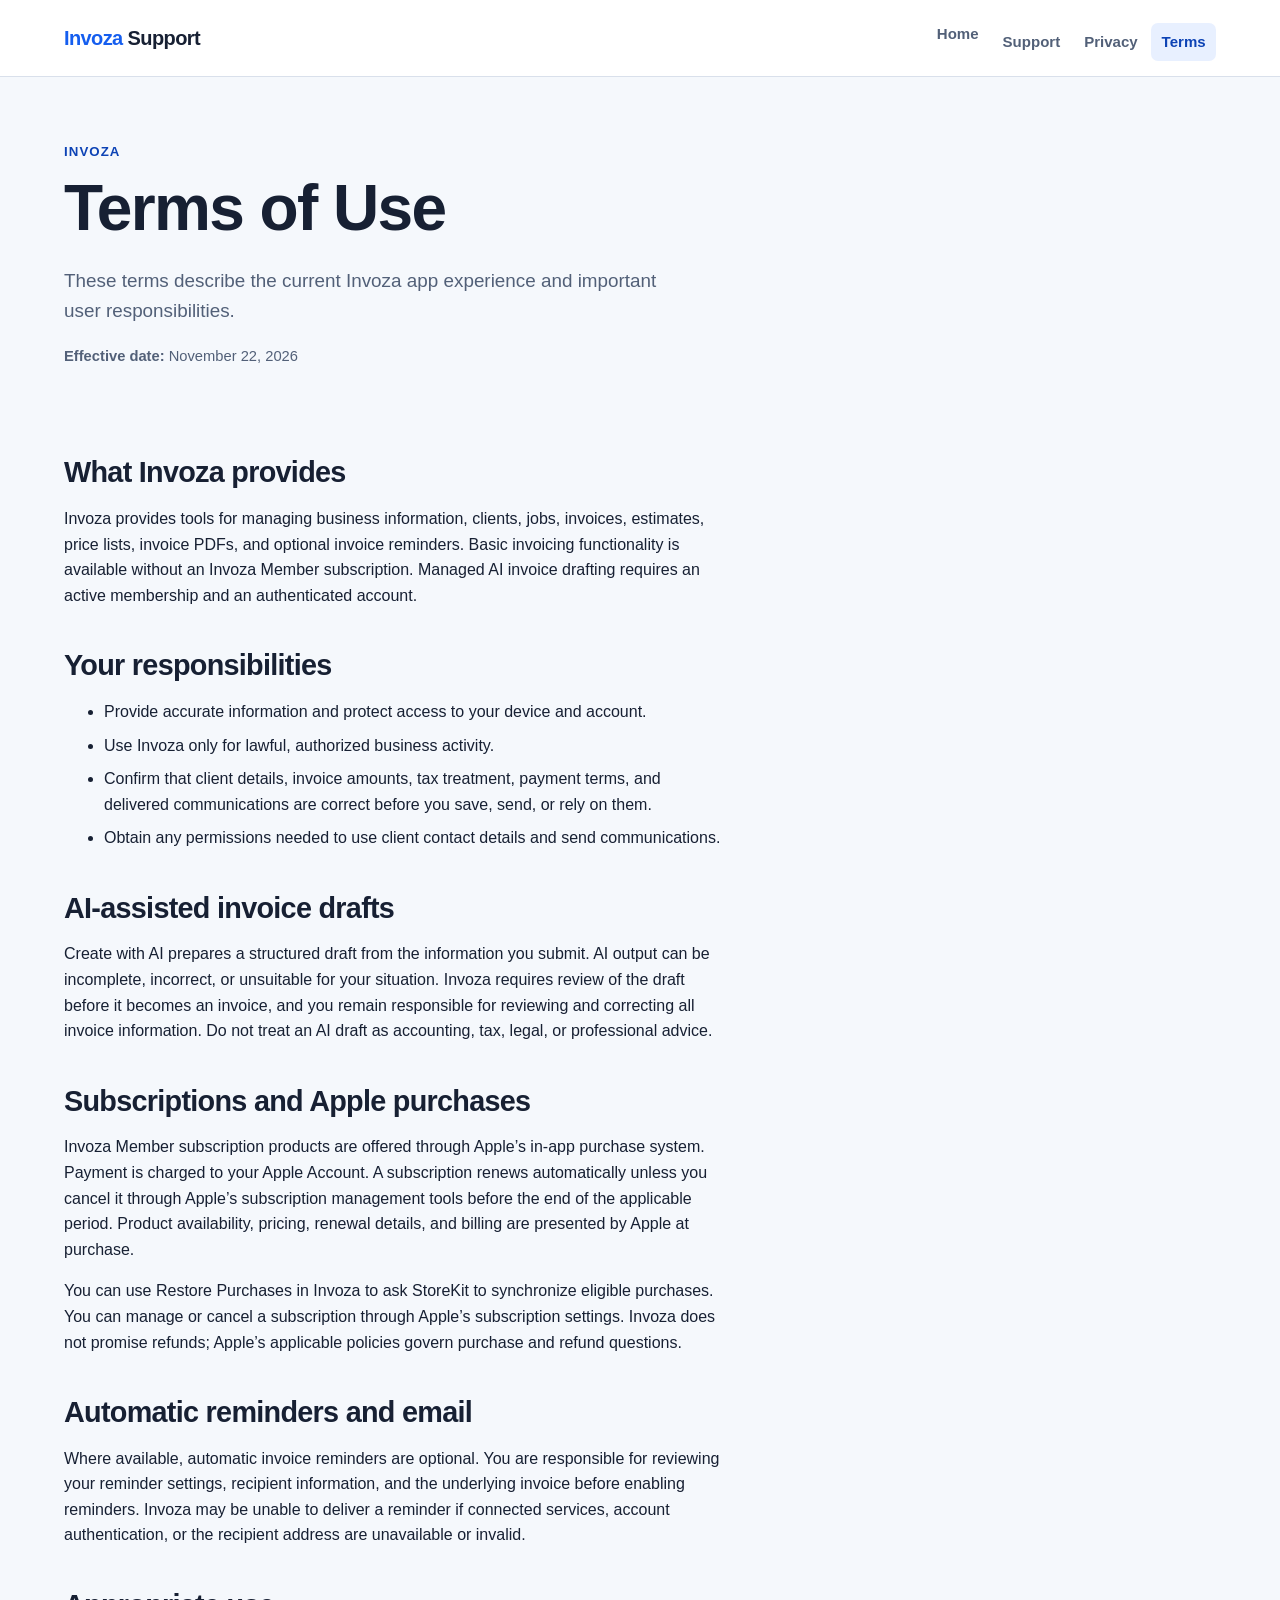
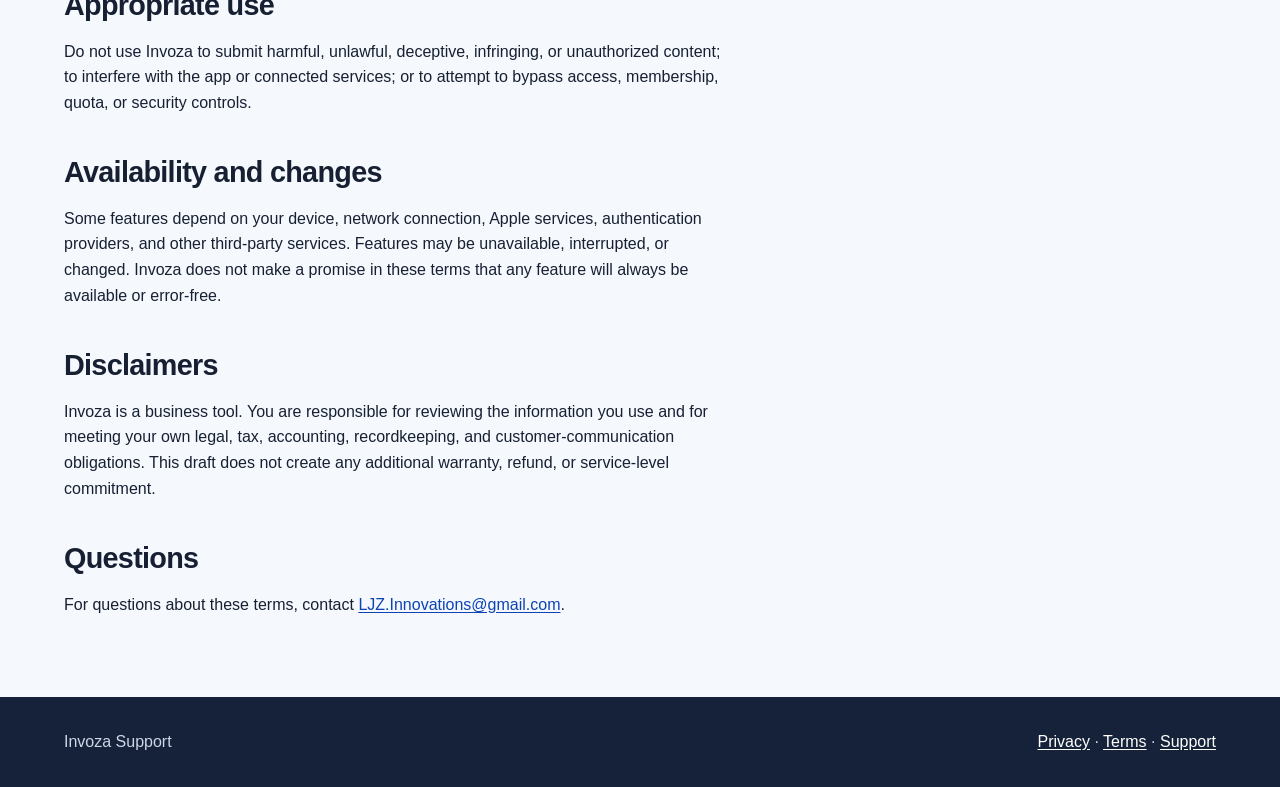
==== terms.html @ e308185e "Publish Invoza privacy, terms, and support pages" ====
<!doctype html>
<html lang="en">
<head>
  <meta charset="utf-8">
  <meta name="viewport" content="width=device-width, initial-scale=1">
  <meta name="description" content="Invoza Terms of Use.">
  <title>Terms of Use · Invoza Support</title>
  <link rel="stylesheet" href="style.css">
</head>
<body>
  <a class="skip-link" href="#main">Skip to content</a>
  <header class="site-header">
    <nav class="nav" aria-label="Main navigation">
      <a class="brand" href="index.html" aria-label="Invoza Support home"><span class="brand-mark">Invoza</span> Support</a>
      <ul class="nav-links">
        <li><a href="index.html">Home</a></li>
        <li><a href="support.html">Support</a></li>
        <li><a href="privacy.html">Privacy</a></li>
        <li><a href="terms.html" aria-current="page">Terms</a></li>
      </ul>
    </nav>
  </header>
  <main id="main" class="container">
    <section class="hero" aria-labelledby="page-title">
      <p class="eyebrow">Invoza</p>
      <h1 id="page-title">Terms of Use</h1>
      <p class="lead">These terms describe the current Invoza app experience and important user responsibilities.</p>
      <p class="fine-print"><strong>Effective date:</strong> November 22, 2026</p>
    </section>

    <h2>What Invoza provides</h2>
    <p>Invoza provides tools for managing business information, clients, jobs, invoices, estimates, price lists, invoice PDFs, and optional invoice reminders. Basic invoicing functionality is available without an Invoza Member subscription. Managed AI invoice drafting requires an active membership and an authenticated account.</p>

    <h2>Your responsibilities</h2>
    <ul>
      <li>Provide accurate information and protect access to your device and account.</li>
      <li>Use Invoza only for lawful, authorized business activity.</li>
      <li>Confirm that client details, invoice amounts, tax treatment, payment terms, and delivered communications are correct before you save, send, or rely on them.</li>
      <li>Obtain any permissions needed to use client contact details and send communications.</li>
    </ul>

    <h2>AI-assisted invoice drafts</h2>
    <p>Create with AI prepares a structured draft from the information you submit. AI output can be incomplete, incorrect, or unsuitable for your situation. Invoza requires review of the draft before it becomes an invoice, and you remain responsible for reviewing and correcting all invoice information. Do not treat an AI draft as accounting, tax, legal, or professional advice.</p>

    <h2>Subscriptions and Apple purchases</h2>
    <p>Invoza Member subscription products are offered through Apple’s in-app purchase system. Payment is charged to your Apple Account. A subscription renews automatically unless you cancel it through Apple’s subscription management tools before the end of the applicable period. Product availability, pricing, renewal details, and billing are presented by Apple at purchase.</p>
    <p>You can use Restore Purchases in Invoza to ask StoreKit to synchronize eligible purchases. You can manage or cancel a subscription through Apple’s subscription settings. Invoza does not promise refunds; Apple’s applicable policies govern purchase and refund questions.</p>

    <h2>Automatic reminders and email</h2>
    <p>Where available, automatic invoice reminders are optional. You are responsible for reviewing your reminder settings, recipient information, and the underlying invoice before enabling reminders. Invoza may be unable to deliver a reminder if connected services, account authentication, or the recipient address are unavailable or invalid.</p>

    <h2>Appropriate use</h2>
    <p>Do not use Invoza to submit harmful, unlawful, deceptive, infringing, or unauthorized content; to interfere with the app or connected services; or to attempt to bypass access, membership, quota, or security controls.</p>

    <h2>Availability and changes</h2>
    <p>Some features depend on your device, network connection, Apple services, authentication providers, and other third-party services. Features may be unavailable, interrupted, or changed. Invoza does not make a promise in these terms that any feature will always be available or error-free.</p>

    <h2>Disclaimers</h2>
    <p>Invoza is a business tool. You are responsible for reviewing the information you use and for meeting your own legal, tax, accounting, recordkeeping, and customer-communication obligations. This draft does not create any additional warranty, refund, or service-level commitment.</p>

    <h2>Questions</h2>
    <p>For questions about these terms, contact <a href="mailto:LJZ.Innovations@gmail.com">LJZ.Innovations@gmail.com</a>.</p>
  </main>
  <footer class="site-footer"><div class="footer-inner"><p>Invoza Support</p><p><a href="privacy.html">Privacy</a> · <a href="terms.html">Terms</a> · <a href="support.html">Support</a></p></div></footer>
</body>
</html>
---- style.css ----
:root {
  --ink: #172033;
  --muted: #526078;
  --line: #d9e0eb;
  --surface: #ffffff;
  --wash: #f5f8fc;
  --brand: #155eef;
  --brand-dark: #0d43b5;
  --accent: #e8f0ff;
  --warning: #7a4600;
  --warning-wash: #fff7e7;
  --radius: 14px;
  --shadow: 0 10px 32px rgba(23, 32, 51, 0.08);
}

* { box-sizing: border-box; }

html { scroll-behavior: smooth; }

body {
  margin: 0;
  color: var(--ink);
  background: var(--wash);
  font-family: -apple-system, BlinkMacSystemFont, "Segoe UI", Roboto, Helvetica, Arial, sans-serif;
  font-size: 16px;
  line-height: 1.6;
}

a { color: var(--brand-dark); text-underline-offset: 0.15em; }
a:hover { color: var(--brand); }
a:focus-visible, summary:focus-visible { outline: 3px solid #f5a623; outline-offset: 3px; }

.skip-link {
  position: absolute;
  left: 1rem;
  top: -4rem;
  padding: 0.6rem 0.85rem;
  color: #fff;
  background: var(--brand-dark);
  border-radius: 0 0 6px 6px;
  z-index: 2;
}
.skip-link:focus { top: 0; }

.site-header {
  background: var(--surface);
  border-bottom: 1px solid var(--line);
}

.nav, .container, .footer-inner {
  width: min(100% - 2rem, 72rem);
  margin: 0 auto;
}

.nav {
  min-height: 4.75rem;
  display: flex;
  align-items: center;
  justify-content: space-between;
  gap: 1rem;
}

.brand {
  color: var(--ink);
  font-size: 1.25rem;
  font-weight: 800;
  letter-spacing: -0.03em;
  text-decoration: none;
}
.brand-mark { color: var(--brand); }

.nav-links {
  display: flex;
  flex-wrap: wrap;
  gap: 0.2rem;
  list-style: none;
  margin: 0;
  padding: 0;
}
.nav-links a {
  display: block;
  padding: 0.45rem 0.65rem;
  border-radius: 7px;
  color: var(--muted);
  font-size: 0.94rem;
  font-weight: 650;
  text-decoration: none;
}
.nav-links a[aria-current="page"], .nav-links a:hover {
  color: var(--brand-dark);
  background: var(--accent);
}

main { padding: 3rem 0 4rem; }
.hero { padding: 1rem 0 2rem; }
.eyebrow {
  margin: 0 0 0.5rem;
  color: var(--brand-dark);
  font-size: 0.83rem;
  font-weight: 800;
  letter-spacing: 0.08em;
  text-transform: uppercase;
}
h1, h2, h3 { line-height: 1.2; letter-spacing: -0.025em; }
h1 { max-width: 16ch; margin: 0; font-size: clamp(2.15rem, 5vw, 4rem); }
h2 { margin: 2.5rem 0 0.75rem; font-size: clamp(1.35rem, 2.5vw, 1.8rem); }
h3 { margin: 1.25rem 0 0.35rem; font-size: 1.1rem; }
p, ul, ol { max-width: 74ch; }
.lead { max-width: 60ch; color: var(--muted); font-size: 1.18rem; }

.card, .notice, details {
  margin: 1.25rem 0;
  padding: 1.35rem;
  background: var(--surface);
  border: 1px solid var(--line);
  border-radius: var(--radius);
  box-shadow: var(--shadow);
}
.card h2, .card h3 { margin-top: 0; }
.notice {
  border-color: #f2cf8e;
  color: var(--warning);
  background: var(--warning-wash);
  box-shadow: none;
}
.notice p:last-child, .card p:last-child { margin-bottom: 0; }

.grid {
  display: grid;
  grid-template-columns: repeat(3, minmax(0, 1fr));
  gap: 1rem;
}
.grid .card { margin: 0; }
.button-row { display: flex; flex-wrap: wrap; gap: 0.75rem; margin: 1.5rem 0; }
.button {
  display: inline-block;
  padding: 0.7rem 1rem;
  border: 1px solid var(--brand);
  border-radius: 8px;
  color: #fff;
  background: var(--brand);
  font-weight: 750;
  text-decoration: none;
}
.button:hover { color: #fff; background: var(--brand-dark); }
.button.secondary { color: var(--brand-dark); background: #fff; }

dl { max-width: 74ch; }
dt { margin-top: 1rem; font-weight: 750; }
dd { margin: 0.2rem 0 0; color: var(--muted); }
li + li { margin-top: 0.5rem; }
details { box-shadow: none; }
summary { cursor: pointer; color: var(--ink); font-weight: 750; }
.placeholder {
  display: inline-block;
  padding: 0.12rem 0.4rem;
  color: #6a3f00;
  background: #fff0cc;
  border: 1px solid #eec36b;
  border-radius: 4px;
  font-family: ui-monospace, SFMono-Regular, Menlo, Consolas, monospace;
  font-size: 0.9em;
}
.fine-print { color: var(--muted); font-size: 0.92rem; }

.site-footer {
  padding: 2rem 0;
  color: #ced7e8;
  background: #16213a;
}
.footer-inner { display: flex; flex-wrap: wrap; align-items: center; justify-content: space-between; gap: 0.75rem; }
.site-footer a { color: #fff; }
.site-footer p { margin: 0; }

@media (max-width: 640px) {
  .nav { padding: 0.8rem 0; align-items: flex-start; flex-direction: column; }
  .nav-links { width: 100%; gap: 0.15rem; }
  .nav-links a { padding-left: 0.45rem; padding-right: 0.45rem; }
  main { padding-top: 2rem; }
  .grid { grid-template-columns: 1fr; }
}
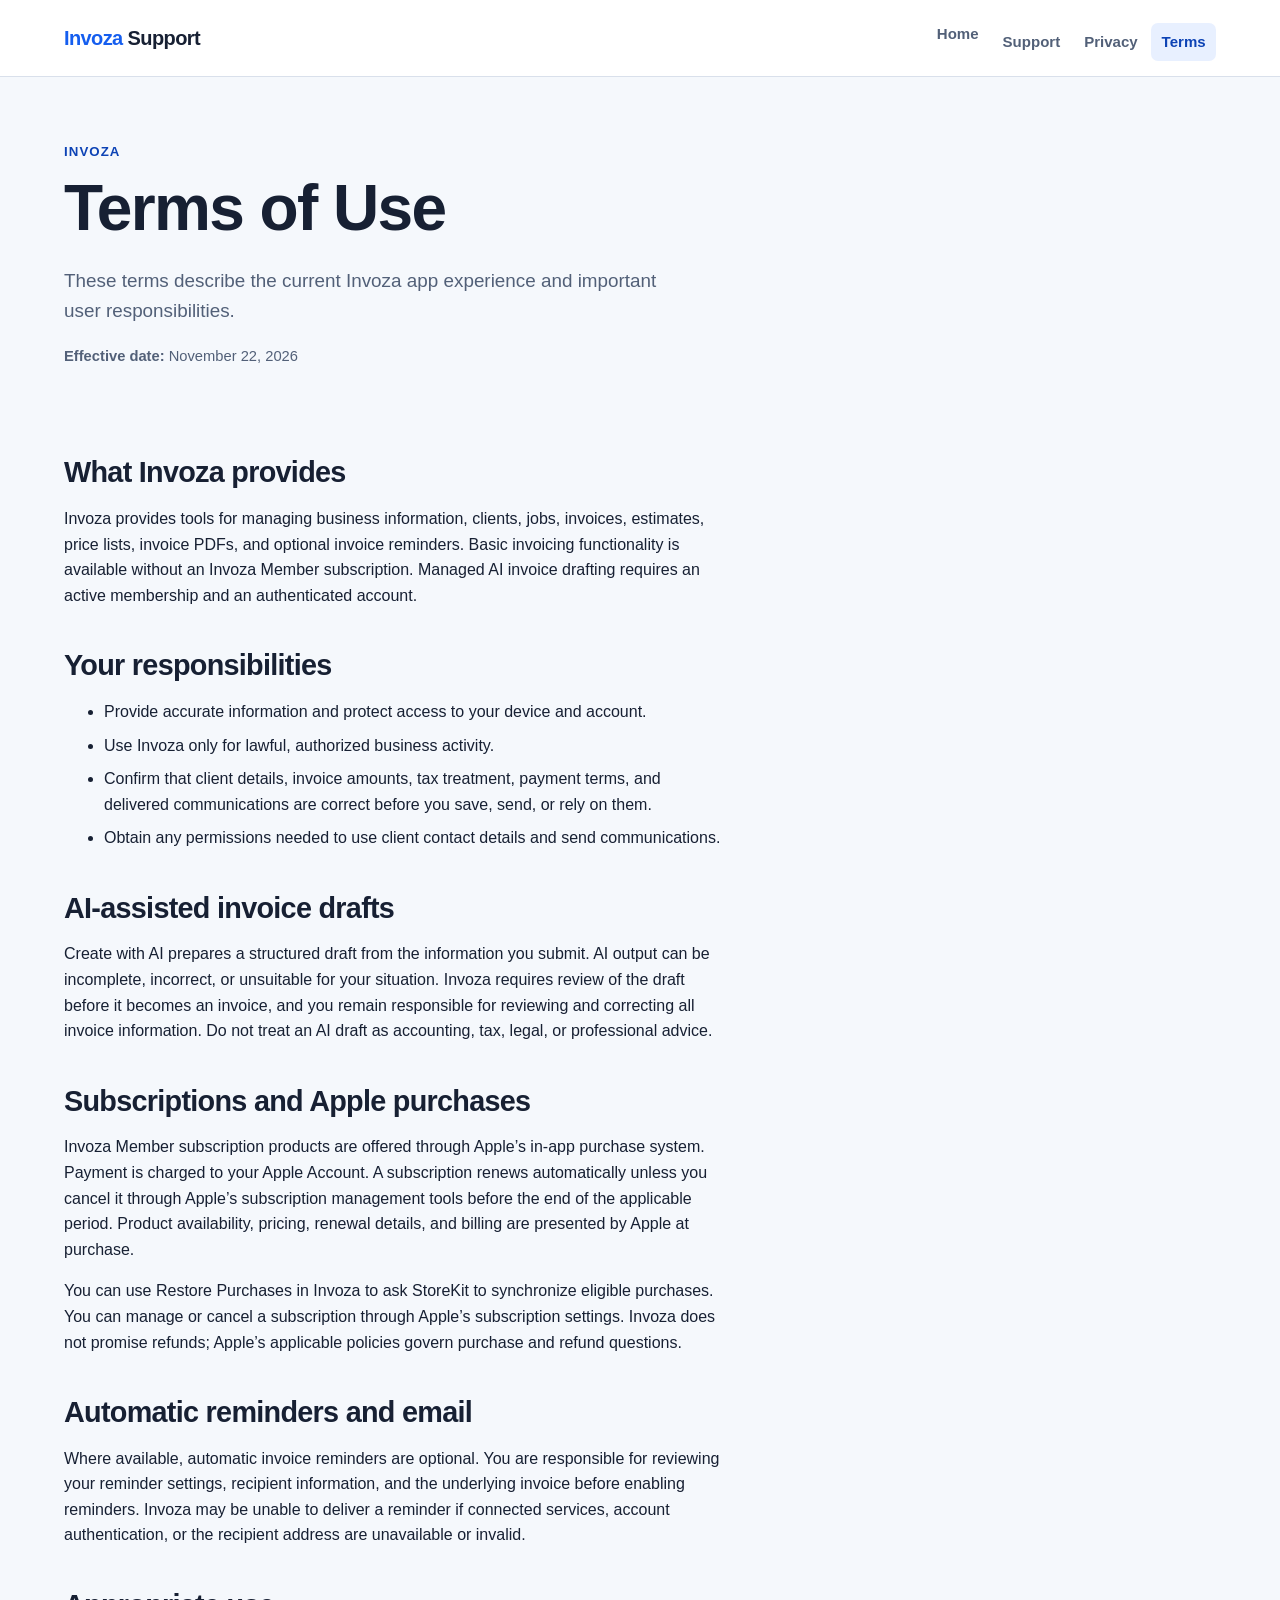
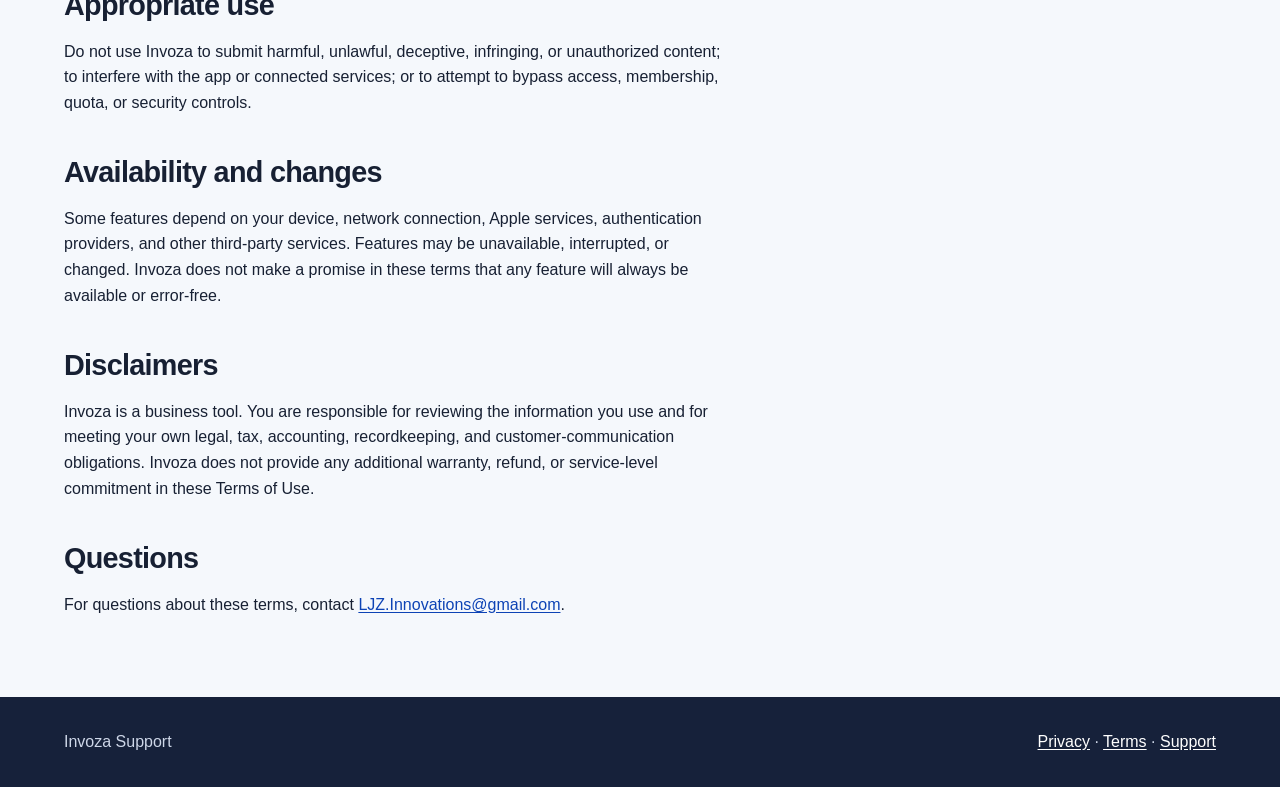
==== commit 6361c1f3: "Finalize Invoza Terms of Use wording" ====
--- a/terms.html
+++ b/terms.html
@@ -56,7 +56,7 @@
     <p>Some features depend on your device, network connection, Apple services, authentication providers, and other third-party services. Features may be unavailable, interrupted, or changed. Invoza does not make a promise in these terms that any feature will always be available or error-free.</p>
 
     <h2>Disclaimers</h2>
-    <p>Invoza is a business tool. You are responsible for reviewing the information you use and for meeting your own legal, tax, accounting, recordkeeping, and customer-communication obligations. This draft does not create any additional warranty, refund, or service-level commitment.</p>
+    <p>Invoza is a business tool. You are responsible for reviewing the information you use and for meeting your own legal, tax, accounting, recordkeeping, and customer-communication obligations. Invoza does not provide any additional warranty, refund, or service-level commitment in these Terms of Use.</p>
 
     <h2>Questions</h2>
     <p>For questions about these terms, contact <a href="mailto:LJZ.Innovations@gmail.com">LJZ.Innovations@gmail.com</a>.</p>
